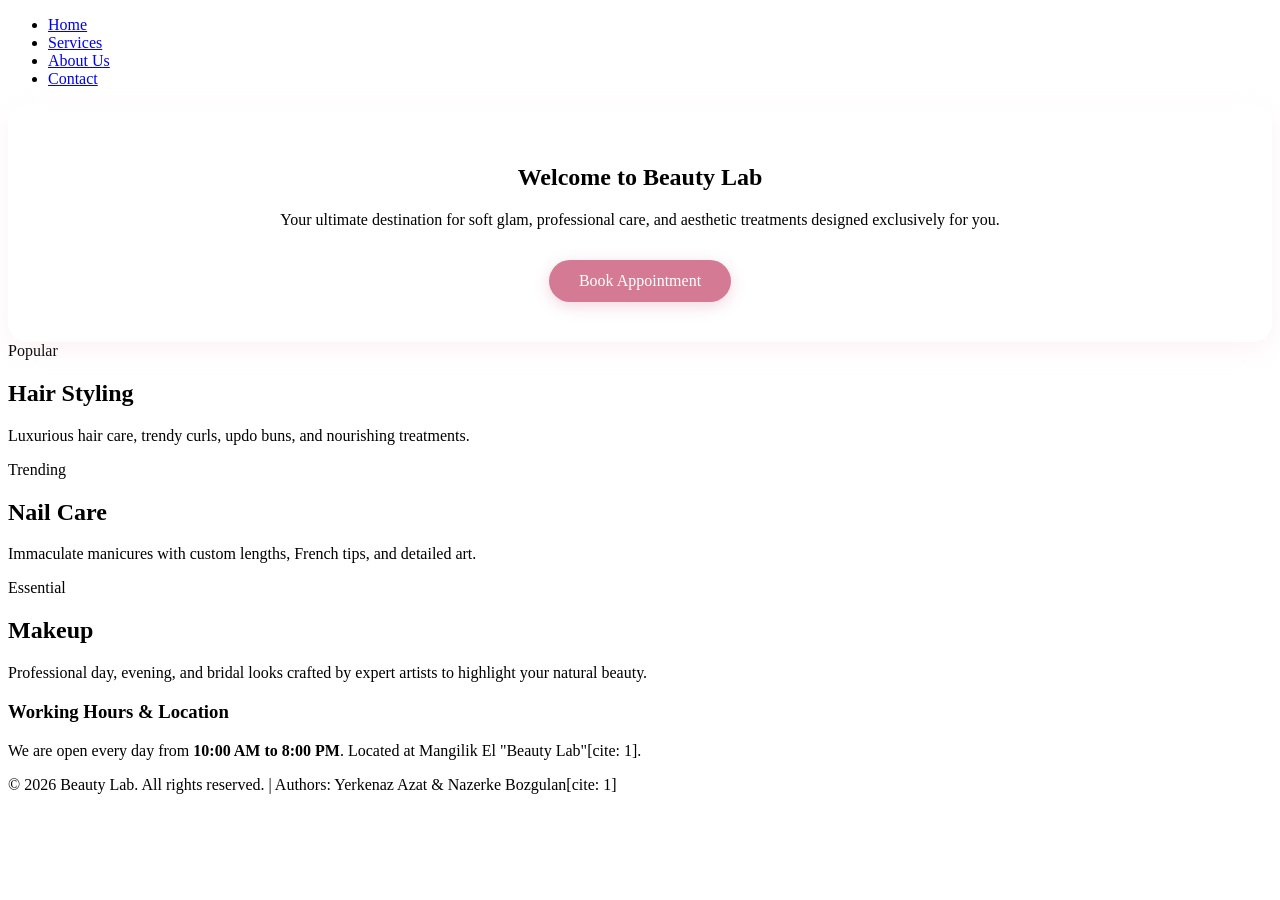
==== index.html @ c7f095fe "add index.html" ====
<!DOCTYPE html>
<html lang="en">
<head>
    <meta charset="UTF-8">
    <meta name="viewport" content="width=device-width, initial-scale=1.0">
    <title>Beauty Lab - Home</title>
    <link rel="stylesheet" href="css/style.css">
</head>
<body class="page-1">

    <header id="main-header">
        <nav>
            <ul class="nav-menu">
                <li><a href="index.html" class="active">Home</a></li>
                <li><a href="services.html">Services</a></li>
                <li><a href="about.html">About Us</a></li>
                <li><a href="contact.html">Contact</a></li>
            </ul>
        </nav>
    </header>

    <div class="container">
        <section style="text-align: center; background: rgba(255, 255, 255, 0.85); backdrop-filter: blur(5px); border-radius: 20px; padding: 40px; box-shadow: 0 8px 25px rgba(244, 194, 204, 0.2);">
            <h1>Welcome to Beauty Lab</h1>
            <p>Your ultimate destination for soft glam, professional care, and aesthetic treatments designed exclusively for you.</p>
            <a href="contact.html" style="display: inline-block; margin-top: 15px; padding: 12px 30px; background-color: #d47a94; color: white; text-decoration: none; border-radius: 25px; font-weight: 500; box-shadow: 0 4px 15px rgba(212, 122, 148, 0.3);">Book Appointment</a>
        </section>

        <div class="card-grid">
            <div class="card">
                <span class="badge">Popular</span>
                <h2>Hair Styling</h2>
                <p>Luxurious hair care, trendy curls, updo buns, and nourishing treatments.</p>
            </div>
            <div class="card">
                <span class="badge">Trending</span>
                <h2>Nail Care</h2>
                <p>Immaculate manicures with custom lengths, French tips, and detailed art.</p>
            </div>
            <div class="card">
                <span class="badge">Essential</span>
                <h2>Makeup</h2>
                <p>Professional day, evening, and bridal looks crafted by expert artists to highlight your natural beauty.</p>
            </div>
        </div>

        <div class="info-box">
            <h3>Working Hours & Location</h3>
            <p>We are open every day from <strong>10:00 AM to 8:00 PM</strong>. Located at Mangilik El "Beauty Lab"[cite: 1].</p>
        </div>
    </div>

    <footer>
        <p>&copy; 2026 Beauty Lab. All rights reserved. | Authors: Yerkenaz Azat & Nazerke Bozgulan[cite: 1]</p>
    </footer>

</body>
</html>
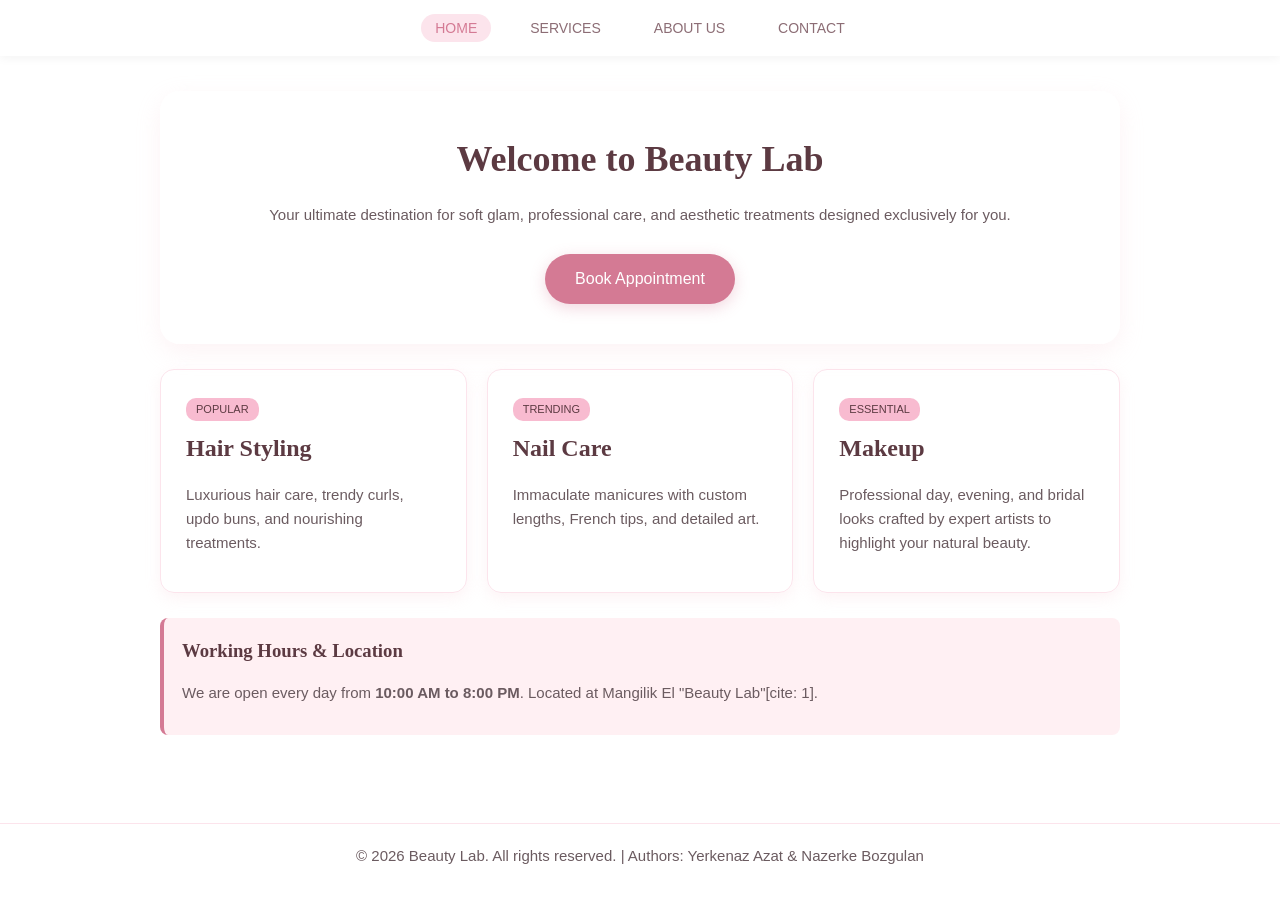
==== commit 42f402e5: "Lastest fixes" ====
--- a/index.html
+++ b/index.html
@@ -51,7 +51,7 @@
     </div>
 
     <footer>
-        <p>&copy; 2026 Beauty Lab. All rights reserved. | Authors: Yerkenaz Azat & Nazerke Bozgulan[cite: 1]</p>
+        <p>&copy; 2026 Beauty Lab. All rights reserved. | Authors: Yerkenaz Azat & Nazerke Bozgulan</p>
     </footer>
 
 </body>
--- a/css/style.css
+++ b/css/style.css
@@ -0,0 +1,233 @@
+* {
+  margin: 0;
+  padding: 0;
+  box-sizing: border-box;
+}
+
+body {
+  font-family: 'Montserrat', sans-serif;
+  background: #fff5f7;
+  color: #4a4043;
+  line-height: 1.6;
+  display: flex;
+  flex-direction: column;
+  min-height: 100vh;
+}
+
+body.page-1 {
+  background: url('../images/фон1.jpeg') no-repeat center center fixed;
+  background-size: cover;
+}
+
+body.page-2 {
+  background: url('../images/фон2.jpeg') no-repeat center center fixed;
+  background-size: cover;
+}
+
+body.page-3 {
+  background: url('../images/фон3.jpeg') no-repeat center center fixed;
+  background-size: cover;
+}
+
+body.page-4 {
+  background: url('../images/фон4.jpeg') no-repeat center center fixed;
+  background-size: cover;
+}
+
+h1, h2, h3 {
+  font-family: 'Playfair Display', serif;
+  color: #5c3a42;
+  margin-bottom: 15px;
+}
+
+h1 {
+  font-size: 36px;
+  text-align: center;
+}
+
+p {
+  font-size: 15px;
+  color: #6b5b60;
+  margin-bottom: 12px;
+}
+
+#main-header {
+  background: rgba(255, 255, 255, 0.92);
+  padding: 15px 0;
+  position: sticky;
+  top: 0;
+  z-index: 999;
+  box-shadow: 0 2px 10px rgba(0,0,0,0.05);
+}
+
+.nav-menu {
+  list-style-type: none;
+  display: flex;
+  justify-content: center;
+  gap: 25px;
+}
+
+.nav-menu a {
+  text-decoration: none;
+  color: #8c6d75;
+  font-weight: 500;
+  font-size: 14px;
+  text-transform: uppercase;
+  padding: 6px 14px;
+  border-radius: 15px;
+  transition: 0.3s;
+}
+
+.nav-menu a:hover, 
+.nav-menu a.active {
+  background: #fce4ec;
+  color: #d47a94;
+}
+
+.container {
+  max-width: 1000px;
+  margin: 35px auto;
+  padding: 0 20px;
+  flex: 1;
+}
+
+.card-grid {
+  display: flex;
+  gap: 20px;
+  margin-top: 25px;
+}
+
+.card {
+  background: rgba(255, 255, 255, 0.96);
+  padding: 25px;
+  border-radius: 14px;
+  flex: 1;
+  box-shadow: 0 5px 15px rgba(244, 194, 204, 0.2);
+  border: 1px solid #fce4ec;
+}
+
+.profile-img {
+  width: 120px;
+  height: 120px;
+  border-radius: 50%;
+  object-fit: cover;
+  display: block;
+  margin: 0 auto 15px auto;
+  border: 3px solid #fce4ec;
+}
+
+.badge {
+  background: #f8bbd0;
+  color: #5c3a42;
+  padding: 3px 10px;
+  border-radius: 10px;
+  font-size: 11px;
+  text-transform: uppercase;
+  display: inline-block;
+  margin-bottom: 8px;
+}
+
+.info-box {
+  background: rgba(255, 240, 243, 0.95);
+  border-left: 4px solid #d47a94;
+  padding: 18px;
+  border-radius: 8px;
+  margin-top: 25px;
+}
+
+table {
+  width: 100%;
+  border-collapse: collapse;
+  margin-top: 20px;
+  background: rgba(255, 255, 255, 0.95);
+  border-radius: 10px;
+  overflow: hidden;
+}
+
+table th, table td {
+  padding: 14px 18px;
+  text-align: left;
+}
+
+table th {
+  background: #f8bbd0;
+  color: #fff;
+  font-size: 13px;
+  text-transform: uppercase;
+}
+
+table td {
+  border-bottom: 1px solid #fce4ec;
+  font-size: 14px;
+}
+
+#contact-form-section {
+  max-width: 600px;
+  margin: 0 auto;
+}
+
+form {
+  background: rgba(255, 255, 255, 0.95);
+  padding: 30px;
+  border-radius: 15px;
+  box-shadow: 0 5px 20px rgba(0,0,0,0.05);
+}
+
+.form-group {
+  margin-bottom: 18px;
+}
+
+.form-group label {
+  display: block;
+  margin-bottom: 6px;
+  font-weight: 500;
+  font-size: 13px;
+  color: #6b5b60;
+}
+
+.form-group input,
+.form-group select,
+.form-group textarea {
+  width: 100%;
+  padding: 10px 14px;
+  border: 1px solid #e8d7dc;
+  border-radius: 8px;
+  font-family: inherit;
+  font-size: 14px;
+  background: #fff9fa;
+}
+
+.form-group input:focus,
+.form-group select:focus,
+.form-group textarea:focus {
+  border-color: #d47a94;
+  outline: none;
+  background: #fff;
+}
+
+button[type="submit"] {
+  background: #d47a94;
+  color: #fff;
+  padding: 12px;
+  border: none;
+  border-radius: 20px;
+  font-size: 14px;
+  font-weight: 500;
+  cursor: pointer;
+  width: 100%;
+  transition: 0.3s;
+}
+
+button[type="submit"]:hover {
+  background: #c06580;
+}
+
+footer {
+  background: rgba(255, 255, 255, 0.9);
+  color: #8c6d75;
+  text-align: center;
+  padding: 20px 0;
+  margin-top: 30px;
+  font-size: 12px;
+  border-top: 1px solid #fce4ec;
+}
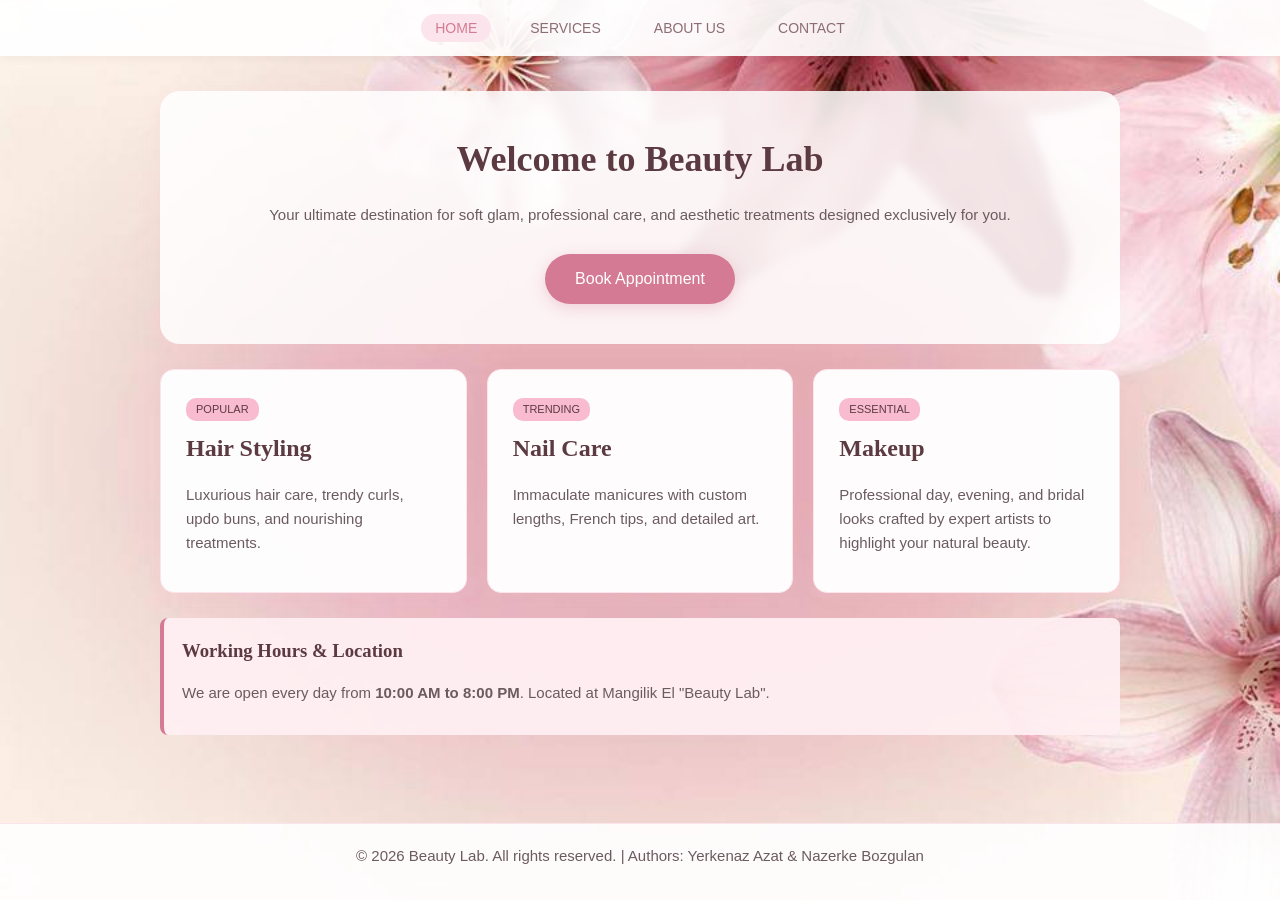
==== commit 92722506: "Lastest fixes" ====
--- a/index.html
+++ b/index.html
@@ -46,7 +46,7 @@
 
         <div class="info-box">
             <h3>Working Hours & Location</h3>
-            <p>We are open every day from <strong>10:00 AM to 8:00 PM</strong>. Located at Mangilik El "Beauty Lab"[cite: 1].</p>
+            <p>We are open every day from <strong>10:00 AM to 8:00 PM</strong>. Located at Mangilik El "Beauty Lab".</p>
         </div>
     </div>
 
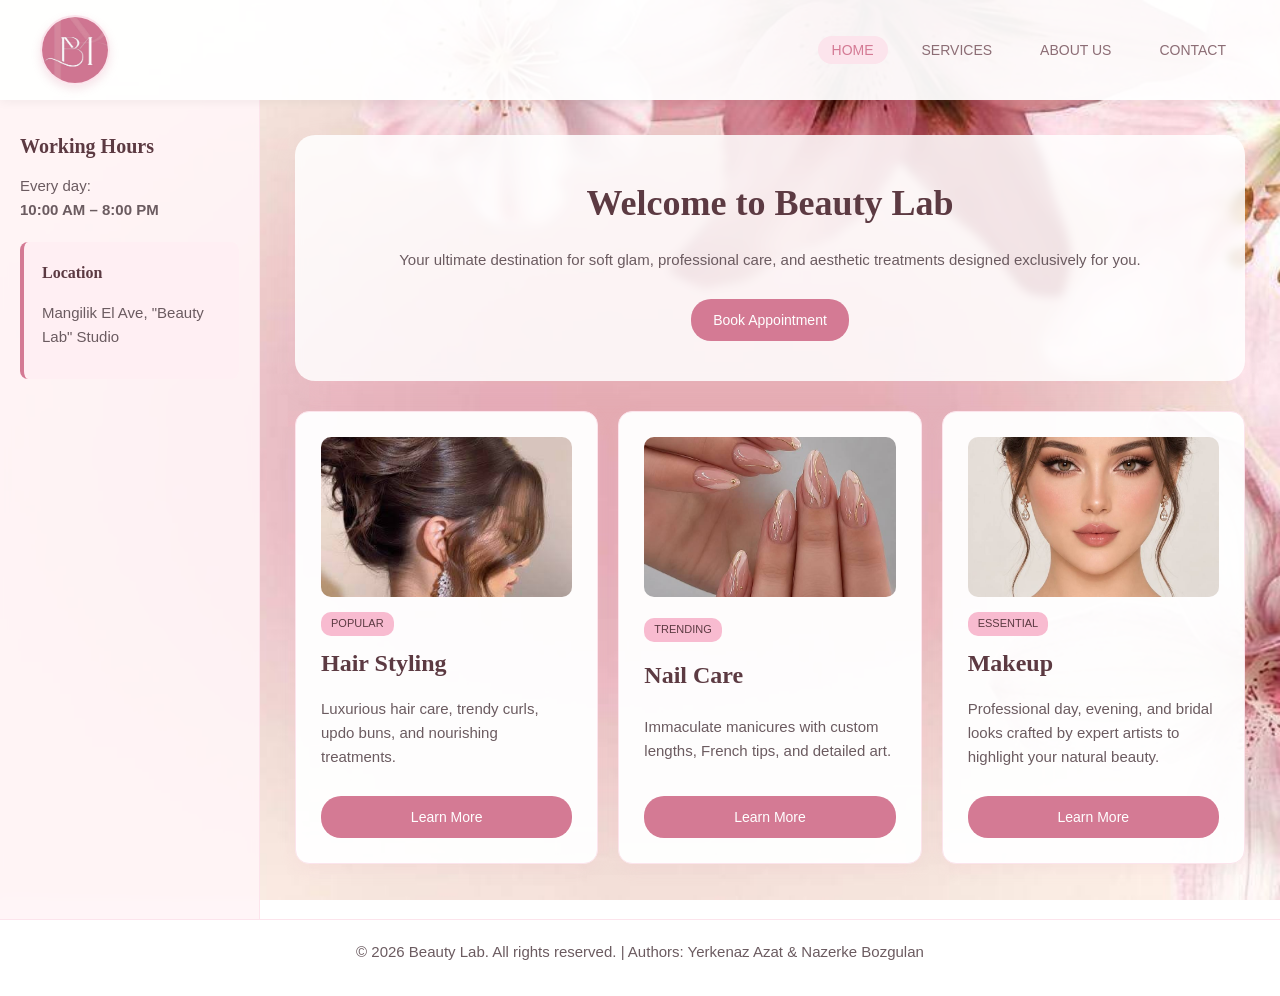
==== commit 0877d0be: "Update all project files" ====
--- a/index.html
+++ b/index.html
@@ -6,9 +6,15 @@
     <title>Beauty Lab - Home</title>
     <link rel="stylesheet" href="css/style.css">
 </head>
-<body class="page-1">
+<body class="page-1 grid-layout">
 
+    <!-- Task 1: Flexbox Navigation Header (Logo on left, Links on right) -->
     <header id="main-header">
+        <div class="logo">
+    <a href="index.html">
+        <img src="images/лого1.jpg" alt="Beauty Lab Logo" class="logo-img">
+    </a>
+</div>
         <nav>
             <ul class="nav-menu">
                 <li><a href="index.html" class="active">Home</a></li>
@@ -19,37 +25,53 @@
         </nav>
     </header>
 
-    <div class="container">
-        <section style="text-align: center; background: rgba(255, 255, 255, 0.85); backdrop-filter: blur(5px); border-radius: 20px; padding: 40px; box-shadow: 0 8px 25px rgba(244, 194, 204, 0.2);">
-            <h1>Welcome to Beauty Lab</h1>
-            <p>Your ultimate destination for soft glam, professional care, and aesthetic treatments designed exclusively for you.</p>
-            <a href="contact.html" style="display: inline-block; margin-top: 15px; padding: 12px 30px; background-color: #d47a94; color: white; text-decoration: none; border-radius: 25px; font-weight: 500; box-shadow: 0 4px 15px rgba(212, 122, 148, 0.3);">Book Appointment</a>
-        </section>
+    <!-- Task 3: Sidebar (Grid Area: sidebar) -->
+    <aside class="sidebar">
+        <h3>Working Hours</h3>
+        <p>Every day:<br><strong>10:00 AM – 8:00 PM</strong></p>
+        <div class="info-box">
+            <h4>Location</h4>
+            <p>Mangilik El Ave, "Beauty Lab" Studio</p>
+        </div>
+    </aside>
 
-        <div class="card-grid">
-            <div class="card">
-                <span class="badge">Popular</span>
-                <h2>Hair Styling</h2>
-                <p>Luxurious hair care, trendy curls, updo buns, and nourishing treatments.</p>
-            </div>
-            <div class="card">
-                <span class="badge">Trending</span>
-                <h2>Nail Care</h2>
-                <p>Immaculate manicures with custom lengths, French tips, and detailed art.</p>
-            </div>
-            <div class="card">
-                <span class="badge">Essential</span>
-                <h2>Makeup</h2>
-                <p>Professional day, evening, and bridal looks crafted by expert artists to highlight your natural beauty.</p>
+    <!-- Task 3: Main Content (Grid Area: main) -->
+    <main class="main-content">
+        <div class="container">
+            <section class="hero-section">
+                <h1>Welcome to Beauty Lab</h1>
+                <p>Your ultimate destination for soft glam, professional care, and aesthetic treatments designed exclusively for you.</p>
+                <a href="contact.html" class="btn-primary">Book Appointment</a>
+            </section>
+
+            <!-- Task 2: Flexbox Cards with Image, Title, Text, and Button -->
+            <div class="card-grid">
+                <div class="card">
+                    <img src="images/хэйрстайл.jpg" alt="Hair Styling" class="card-img">
+                    <span class="badge">Popular</span>
+                    <h2>Hair Styling</h2>
+                    <p>Luxurious hair care, trendy curls, updo buns, and nourishing treatments.</p>
+                    <a href="services.html" class="card-btn">Learn More</a>
+                </div>
+                <div class="card">
+                    <img src="images/ногти1.jpg" alt="Nail Care" class="card-img">
+                    <span class="badge">Trending</span>
+                    <h2>Nail Care</h2>
+                    <p>Immaculate manicures with custom lengths, French tips, and detailed art.</p>
+                    <a href="services.html" class="card-btn">Learn More</a>
+                </div>
+                <div class="card">
+                    <img src="images/макияж1.jpg" alt="Makeup" class="card-img">
+                    <span class="badge">Essential</span>
+                    <h2>Makeup</h2>
+                    <p>Professional day, evening, and bridal looks crafted by expert artists to highlight your natural beauty.</p>
+                    <a href="services.html" class="card-btn">Learn More</a>
+                </div>
             </div>
         </div>
+    </main>
 
-        <div class="info-box">
-            <h3>Working Hours & Location</h3>
-            <p>We are open every day from <strong>10:00 AM to 8:00 PM</strong>. Located at Mangilik El "Beauty Lab".</p>
-        </div>
-    </div>
-
+    <!-- Task 3: Footer (Grid Area: footer) -->
     <footer>
         <p>&copy; 2026 Beauty Lab. All rights reserved. | Authors: Yerkenaz Azat & Nazerke Bozgulan</p>
     </footer>
--- a/css/style.css
+++ b/css/style.css
@@ -9,8 +9,6 @@
   background: #fff5f7;
   color: #4a4043;
   line-height: 1.6;
-  display: flex;
-  flex-direction: column;
   min-height: 100vh;
 }
 
@@ -34,7 +32,7 @@
   background-size: cover;
 }
 
-h1, h2, h3 {
+h1, h2, h3, h4 {
   font-family: 'Playfair Display', serif;
   color: #5c3a42;
   margin-bottom: 15px;
@@ -52,19 +50,30 @@
 }
 
 #main-header {
-  background: rgba(255, 255, 255, 0.92);
-  padding: 15px 0;
+  display: flex; 
+  justify-content: space-between;
+  align-items: center; 
+  padding: 15px 40px;
+  background: rgba(255, 255, 255, 0.95);
   position: sticky;
   top: 0;
   z-index: 999;
   box-shadow: 0 2px 10px rgba(0,0,0,0.05);
 }
 
+.logo a {
+  font-family: 'Playfair Display', serif;
+  font-size: 22px;
+  font-weight: bold;
+  color: #5c3a42;
+  text-decoration: none;
+}
+
 .nav-menu {
   list-style-type: none;
-  display: flex;
-  justify-content: center;
-  gap: 25px;
+  display: flex; 
+  align-items: center;
+  gap: 20px; 
 }
 
 .nav-menu a {
@@ -75,7 +84,7 @@
   text-transform: uppercase;
   padding: 6px 14px;
   border-radius: 15px;
-  transition: 0.3s;
+  transition: all 0.3s ease;
 }
 
 .nav-menu a:hover, 
@@ -84,26 +93,117 @@
   color: #d47a94;
 }
 
+body.grid-layout {
+  display: grid;
+  grid-template-areas:
+    "header  header"
+    "sidebar main"
+    "footer  footer";
+  grid-template-columns: 260px 1fr;
+  grid-template-rows: auto 1fr auto;
+}
+
+#main-header {
+  grid-area: header;
+}
+
+.logo-img {
+  width: 70px;            
+  height: 70px;           
+  border-radius: 50%;     
+  object-fit: cover;      
+  border: 2px solid #fce4ec; 
+  box-shadow: 0 4px 10px rgba(212, 122, 148, 0.2); 
+  display: block;
+}
+.sidebar {
+  grid-area: sidebar;
+  background: rgba(255, 245, 247, 0.92);
+  padding: 30px 20px;
+  border-right: 1px solid #fce4ec;
+  backdrop-filter: blur(5px);
+}
+
+.sidebar h3 {
+  font-size: 20px;
+  margin-bottom: 12px;
+}
+
+.main-content {
+  grid-area: main;
+  padding: 10px 20px 30px 20px;
+}
+
+footer {
+  grid-area: footer;
+  background: rgba(255, 255, 255, 0.9);
+  color: #8c6d75;
+  text-align: center;
+  padding: 20px 0;
+  font-size: 12px;
+  border-top: 1px solid #fce4ec;
+}
+
+@media (max-width: 768px) {
+  body.grid-layout {
+    grid-template-areas:
+      "header"
+      "main"
+      "sidebar"
+      "footer";
+    grid-template-columns: 1fr;
+  }
+}
+
 .container {
   max-width: 1000px;
-  margin: 35px auto;
-  padding: 0 20px;
-  flex: 1;
+  margin: 25px auto;
+  padding: 0 15px;
+}
+
+.hero-section {
+  text-align: center;
+  background: rgba(255, 255, 255, 0.85);
+  backdrop-filter: blur(5px);
+  border-radius: 20px;
+  padding: 40px;
+  box-shadow: 0 8px 25px rgba(244, 194, 204, 0.2);
+  margin-bottom: 30px;
 }
 
 .card-grid {
   display: flex;
-  gap: 20px;
+  gap: 20px; 
+  align-items: stretch; 
   margin-top: 25px;
+  flex-wrap: wrap;
 }
 
 .card {
+  flex: 1; 
+  min-width: 250px;
   background: rgba(255, 255, 255, 0.96);
   padding: 25px;
   border-radius: 14px;
-  flex: 1;
   box-shadow: 0 5px 15px rgba(244, 194, 204, 0.2);
   border: 1px solid #fce4ec;
+  display: flex;
+  flex-direction: column;
+  justify-content: space-between;
+  transition: transform 0.3s ease, box-shadow 0.3s ease;
+}
+
+.card:hover {
+  transform: translateY(-8px);
+  box-shadow: 0 12px 25px rgba(212, 122, 148, 0.3);
+}
+
+.card-img {
+  width: 100%;
+  height: 160px;
+  object-fit: cover;
+  border-radius: 10px;
+  margin-bottom: 15px;
 }
 
 .profile-img {
@@ -125,14 +225,109 @@
   text-transform: uppercase;
   display: inline-block;
   margin-bottom: 8px;
-}
+  align-self: flex-start;
+}
+
+.card-list {
+  list-style: none;
+  padding: 0;
+  color: #6b5b60;
+  font-size: 14px;
+  margin-top: 10px;
+}
+
+.role {
+  font-weight: 500;
+  color: #d47a94;
+}
+
+.btn-primary, .card-btn {
+  display: inline-block;
+  padding: 10px 22px;
+  background-color: #d47a94;
+  color: white;
+  text-decoration: none;
+  border-radius: 20px;
+  font-weight: 500;
+  font-size: 14px;
+  text-align: center;
+  margin-top: 15px;
+  transition: background-color 0.3s ease;
+  border: none;
+  cursor: pointer;
+}
+
+.btn-primary:hover, .card-btn:hover {
+  background-color: #c06580;
+}
+
+.gallery-grid {
+  display: grid;
+  grid-template-columns: repeat(3, 1fr); 
+  gap: 18px; 
+  margin-top: 25px;
+}
+
+.gallery-item {
+  position: relative;
+  overflow: hidden;
+  border-radius: 12px;
+  box-shadow: 0 4px 10px rgba(0,0,0,0.08);
+  height: 200px;
+}
+
+.gallery-item img {
+  width: 100%;
+  height: 100%;
+  object-fit: cover;
+  display: block;
+  transition: transform 0.4s ease;
+}
+
+.gallery-item .overlay {
+  position: absolute;
+  top: 0;
+  left: 0;
+  width: 100%;
+  height: 100%;
+  background: rgba(212, 122, 148, 0.85);
+  display: flex;
+  justify-content: center;
+  align-items: center;
+  opacity: 0;
+  transition: opacity 0.3s ease;
+}
+
+.gallery-item .overlay span {
+  color: #fff;
+  font-family: 'Playfair Display', serif;
+  font-size: 18px;
+  font-weight: 600;
+  text-align: center;
+  padding: 0 10px;
+}
+
+.gallery-item:hover img {
+  transform: scale(1.08);
+}
+
+.gallery-item:hover .overlay {
+  opacity: 1; 
+}
+
+@media (max-width: 600px) {
+  .gallery-grid {
+    grid-template-columns: repeat(2, 1fr);
+  }
+}
+
 
 .info-box {
   background: rgba(255, 240, 243, 0.95);
   border-left: 4px solid #d47a94;
   padding: 18px;
   border-radius: 8px;
-  margin-top: 25px;
+  margin-top: 20px;
 }
 
 table {
@@ -161,12 +356,25 @@
   font-size: 14px;
 }
 
+/* Contact Form */
 #contact-form-section {
-  max-width: 600px;
+  max-width: 650px;
   margin: 0 auto;
 }
 
-form {
+.notice-banner {
+  background: rgba(255, 240, 243, 0.9);
+  backdrop-filter: blur(5px);
+  border-left: 4px solid #d47a94;
+  padding: 15px;
+  border-radius: 10px;
+  margin-bottom: 25px;
+  text-align: center;
+  color: #5c3a42;
+  font-weight: 500;
+}
+
+form.flex-form {
   background: rgba(255, 255, 255, 0.95);
   padding: 30px;
   border-radius: 15px;
@@ -220,14 +428,4 @@
 
 button[type="submit"]:hover {
   background: #c06580;
-}
-
-footer {
-  background: rgba(255, 255, 255, 0.9);
-  color: #8c6d75;
-  text-align: center;
-  padding: 20px 0;
-  margin-top: 30px;
-  font-size: 12px;
-  border-top: 1px solid #fce4ec;
 }
